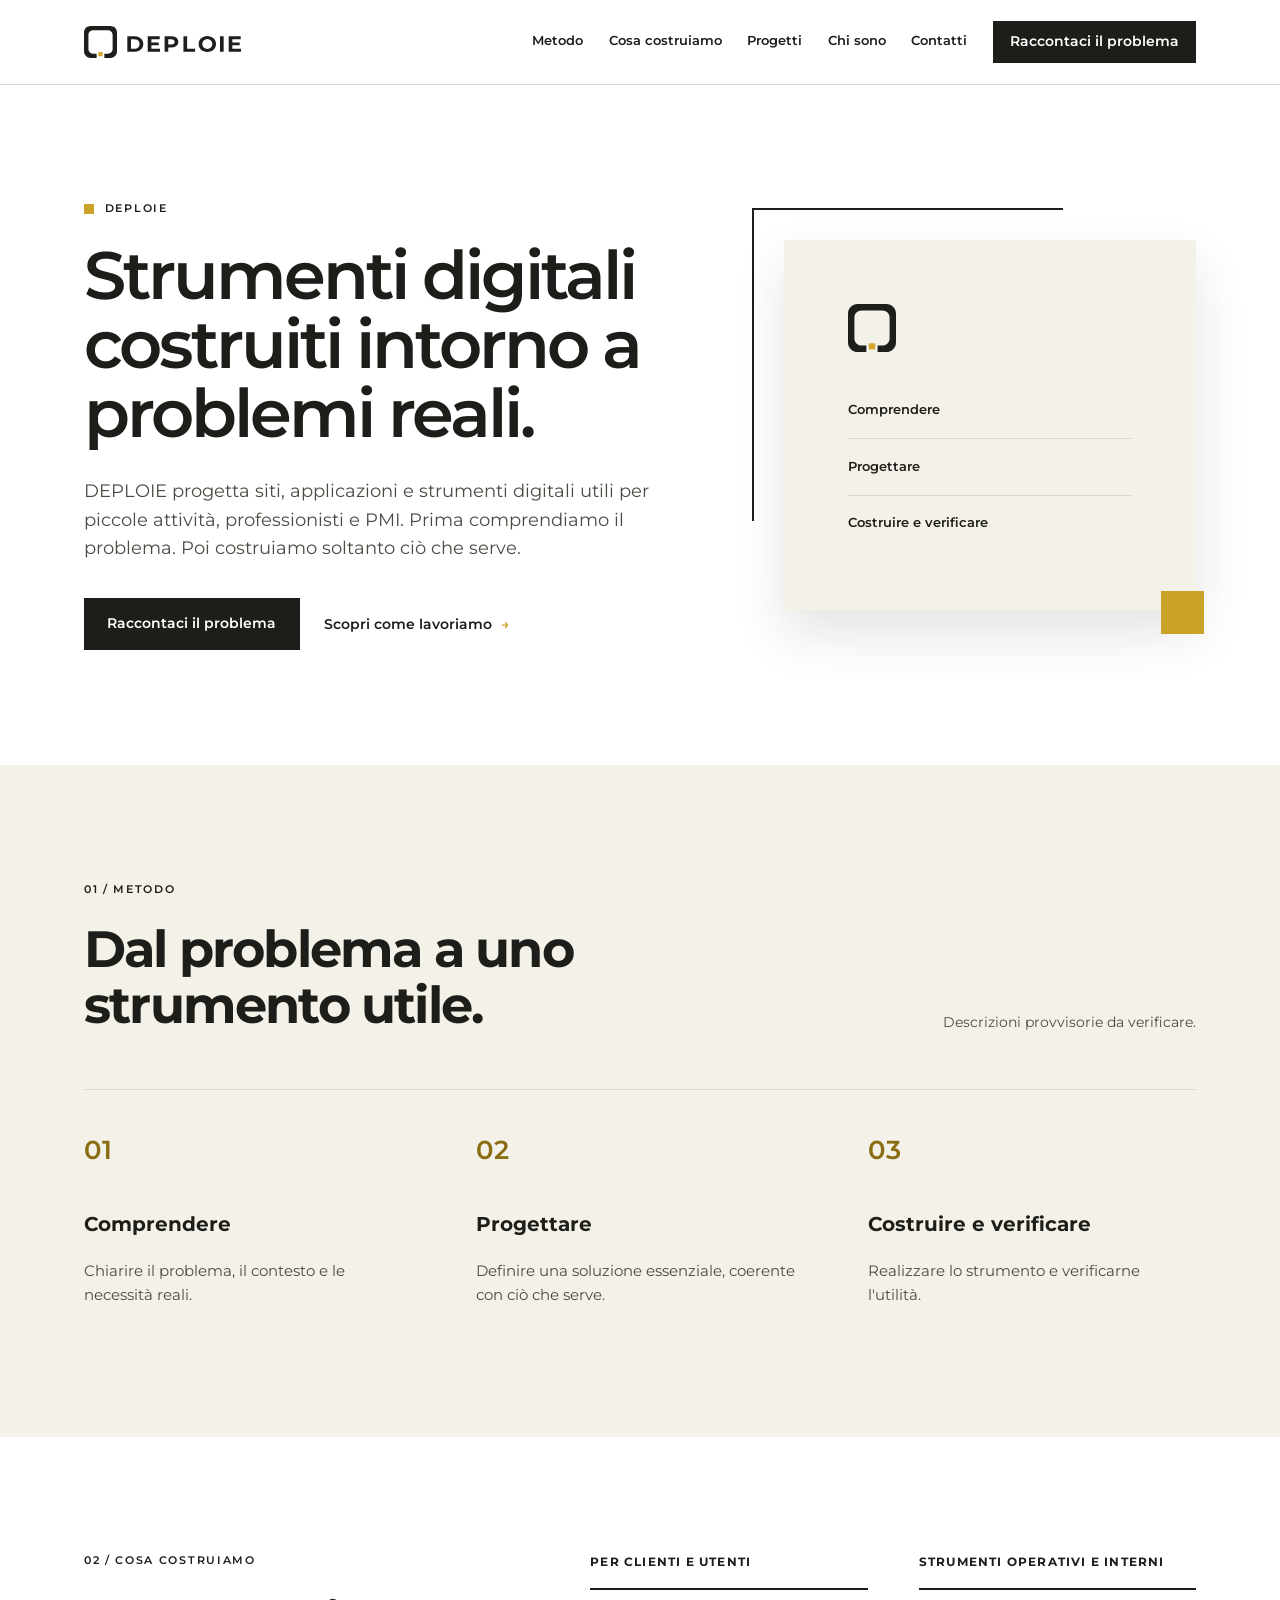
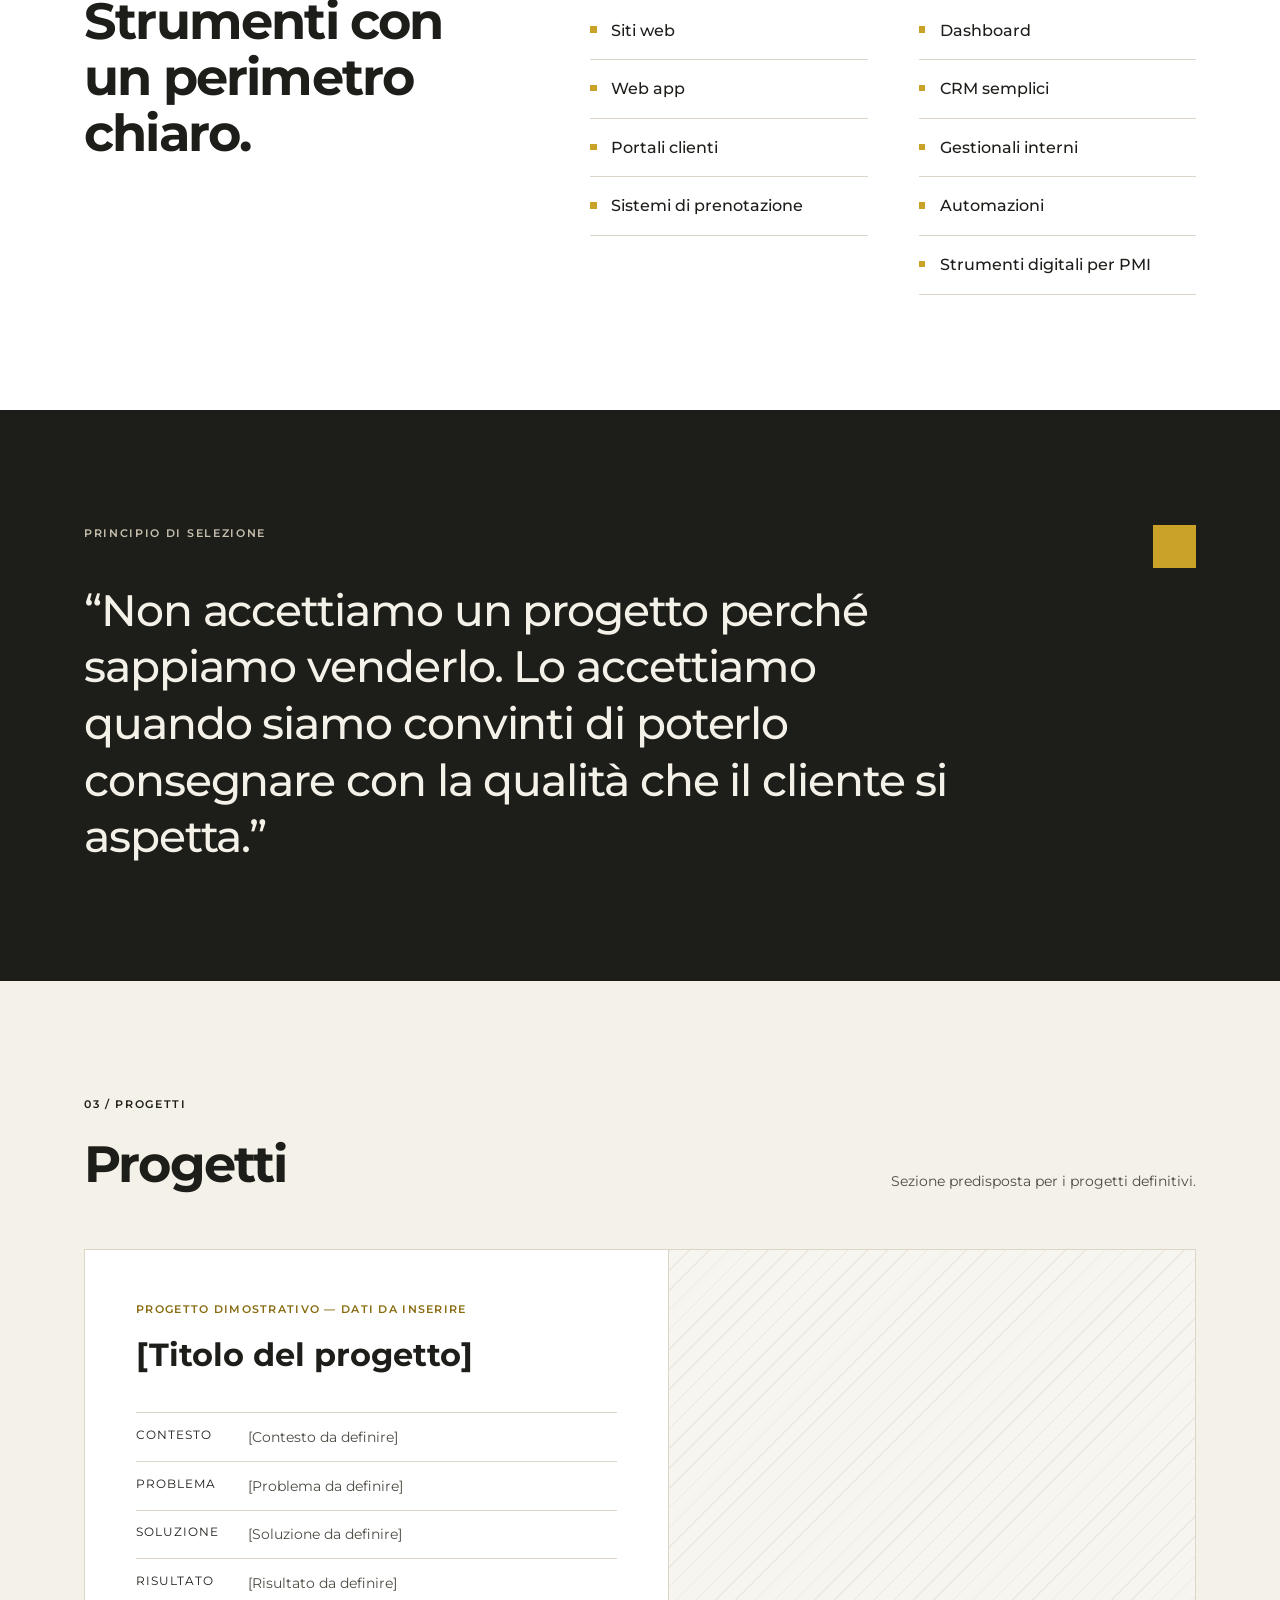
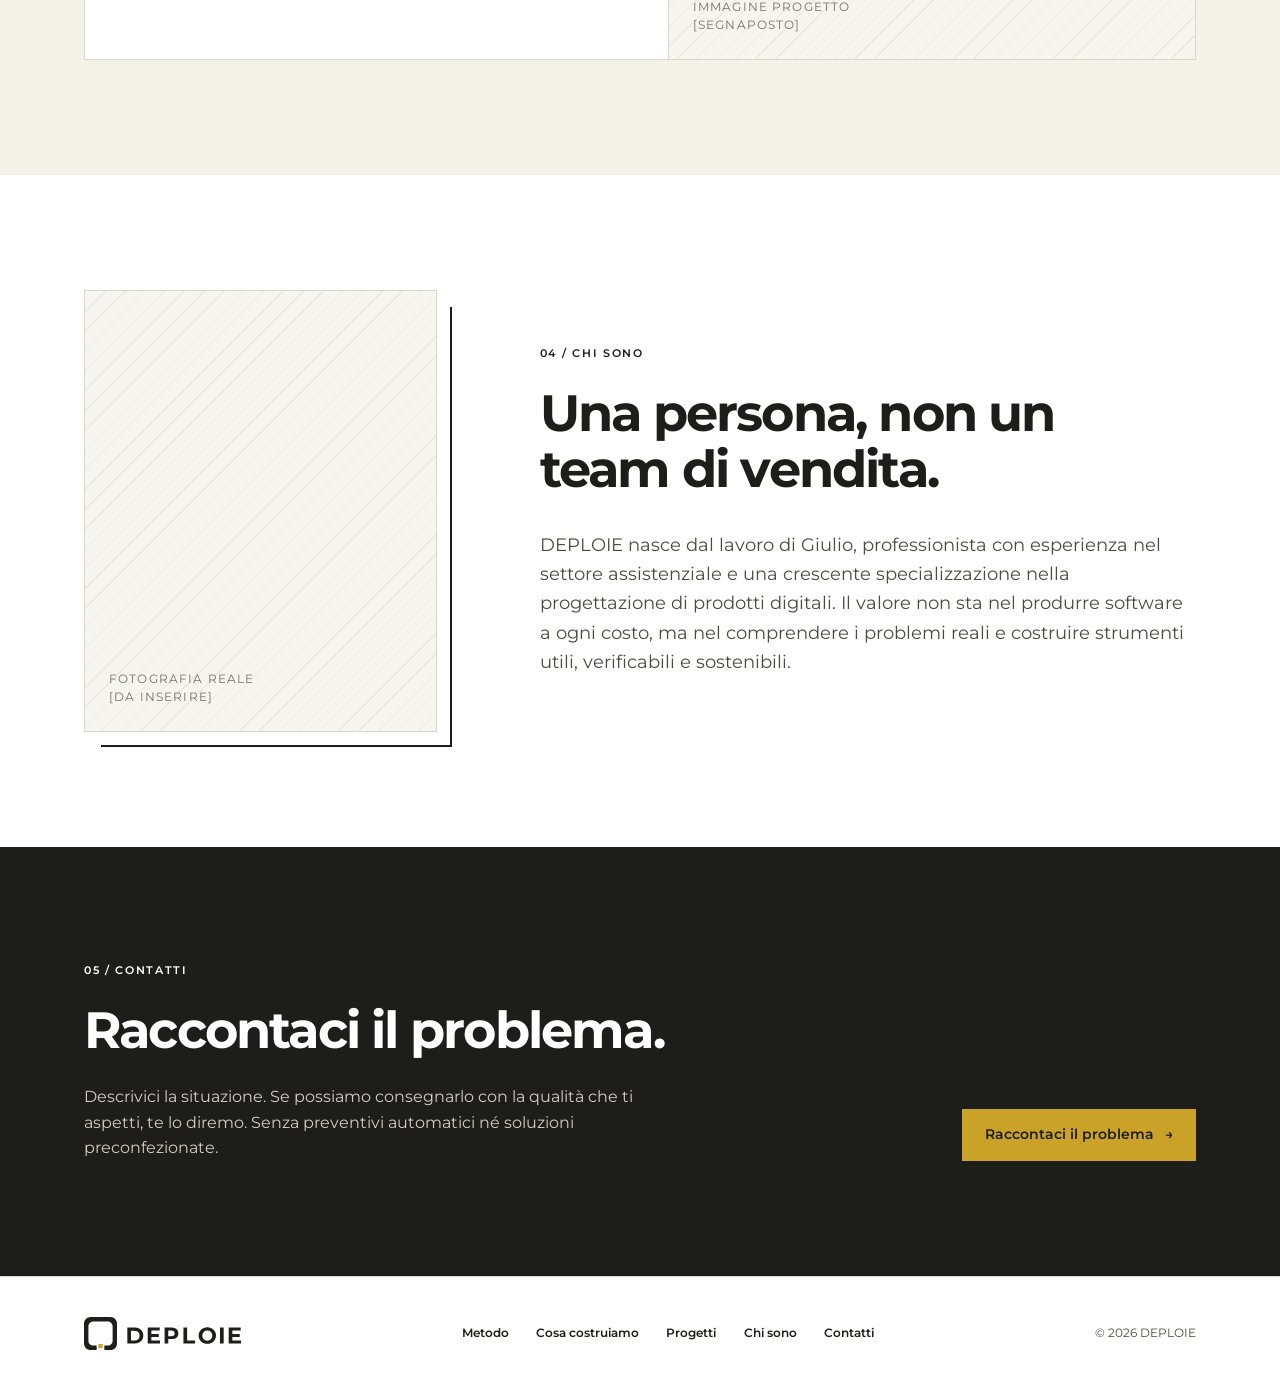
==== index.html @ 3ff8d4b4 "Pubblica sito DEPLOIE" ====
<!doctype html>
<html lang="it">
<head>
  <meta charset="utf-8">
  <meta name="viewport" content="width=device-width, initial-scale=1">
  <meta name="description" content="DEPLOIE progetta siti, applicazioni e strumenti digitali utili per piccole attività, professionisti e PMI.">
  <title>DEPLOIE — Strumenti digitali costruiti intorno a problemi reali.</title>
  <link rel="preconnect" href="https://fonts.googleapis.com">
  <link rel="preconnect" href="https://fonts.gstatic.com" crossorigin>
  <link href="https://fonts.googleapis.com/css2?family=Montserrat:wght@400;500;600;700&display=swap" rel="stylesheet">
  <link rel="stylesheet" href="styles.css">
</head>
<body>
  <a class="skip-link" href="#contenuto">Vai al contenuto</a>

  <header class="site-header">
    <div class="container header-inner">
      <a class="brand" href="#inizio" aria-label="DEPLOIE, torna all'inizio">
        <img src="assets/logo/logo-horizontal-color.svg" alt="DEPLOIE" width="178" height="42">
      </a>
      <button class="menu-toggle" type="button" aria-expanded="false" aria-controls="main-nav">
        <span class="menu-label">Menu</span><span class="menu-icon" aria-hidden="true"><i></i><i></i></span>
      </button>
      <nav class="main-nav" id="main-nav" aria-label="Navigazione principale">
        <a href="#metodo">Metodo</a><a href="#cosa-costruiamo">Cosa costruiamo</a>
        <a href="#progetti">Progetti</a><a href="#chi-sono">Chi sono</a><a href="#contatti">Contatti</a>
        <a class="button button-small" href="#contatti">Raccontaci il problema</a>
      </nav>
    </div>
  </header>

  <main id="contenuto">
    <section class="hero" id="inizio">
      <div class="container hero-grid">
        <div class="hero-copy">
          <p class="label"><span></span>DEPLOIE</p>
          <h1>Strumenti digitali costruiti intorno a problemi reali.</h1>
          <p class="lead">DEPLOIE progetta siti, applicazioni e strumenti digitali utili per piccole attività, professionisti e PMI. Prima comprendiamo il problema. Poi costruiamo soltanto ciò che serve.</p>
          <div class="actions"><a class="button" href="#contatti">Raccontaci il problema</a><a class="text-link" href="#metodo">Scopri come lavoriamo <span aria-hidden="true">→</span></a></div>
        </div>
        <div class="hero-composition" aria-hidden="true">
          <div class="open-frame"></div><div class="paper-panel"><img src="assets/logo/symbol-color.svg" alt=""><p>Comprendere</p><hr><p>Progettare</p><hr><p>Costruire e verificare</p></div><span class="gold-square"></span>
        </div>
      </div>
    </section>

    <section class="section paper" id="metodo">
      <div class="container"><p class="eyebrow">01 / Metodo</p><div class="section-heading"><h2>Dal problema a uno strumento utile.</h2><p class="verify-note">Descrizioni provvisorie da verificare.</p></div>
        <ol class="steps">
          <li class="reveal"><span>01</span><h3>Comprendere</h3><p><!-- CONTENUTO DA VERIFICARE -->Chiarire il problema, il contesto e le necessità reali.</p></li>
          <li class="reveal"><span>02</span><h3>Progettare</h3><p><!-- CONTENUTO DA VERIFICARE -->Definire una soluzione essenziale, coerente con ciò che serve.</p></li>
          <li class="reveal"><span>03</span><h3>Costruire e verificare</h3><p><!-- CONTENUTO DA VERIFICARE -->Realizzare lo strumento e verificarne l'utilità.</p></li>
        </ol>
      </div>
    </section>

    <section class="section" id="cosa-costruiamo">
      <div class="container services-grid"><div><p class="eyebrow">02 / Cosa costruiamo</p><h2>Strumenti con un perimetro chiaro.</h2></div>
        <div class="service-groups">
          <div class="reveal"><h3>Per clienti e utenti</h3><ul><li>Siti web</li><li>Web app</li><li>Portali clienti</li><li>Sistemi di prenotazione</li></ul></div>
          <div class="reveal"><h3>Strumenti operativi e interni</h3><ul><li>Dashboard</li><li>CRM semplici</li><li>Gestionali interni</li><li>Automazioni</li><li>Strumenti digitali per PMI</li></ul></div>
        </div>
      </div>
    </section>

    <section class="principle"><div class="container"><span class="gold-square" aria-hidden="true"></span><p class="eyebrow">Principio di selezione</p><blockquote class="reveal">“Non accettiamo un progetto perché sappiamo venderlo. Lo accettiamo quando siamo convinti di poterlo consegnare con la qualità che il cliente si aspetta.”</blockquote></div></section>

    <section class="section paper" id="progetti"><div class="container"><p class="eyebrow">03 / Progetti</p><div class="section-heading"><h2>Progetti</h2><p>Sezione predisposta per i progetti definitivi.</p></div>
      <article class="project reveal"><div class="project-copy"><p class="project-status">Progetto dimostrativo — dati da inserire</p><h3>[Titolo del progetto]</h3><dl><div><dt>Contesto</dt><dd>[Contesto da definire]</dd></div><div><dt>Problema</dt><dd>[Problema da definire]</dd></div><div><dt>Soluzione</dt><dd>[Soluzione da definire]</dd></div><div><dt>Risultato</dt><dd>[Risultato da definire]</dd></div></dl></div><div class="project-placeholder" aria-label="Spazio riservato all'immagine reale del progetto"><span>Immagine progetto<br>[segnaposto]</span></div></article>
    </div></section>

    <section class="section" id="chi-sono"><div class="container about-grid"><div class="portrait-placeholder" role="img" aria-label="Spazio riservato alla fotografia reale di Giulio"><span>Fotografia reale<br>[da inserire]</span></div><div class="reveal"><p class="eyebrow">04 / Chi sono</p><h2>Una persona, non un team di vendita.</h2><p class="about-text">DEPLOIE nasce dal lavoro di Giulio, professionista con esperienza nel settore assistenziale e una crescente specializzazione nella progettazione di prodotti digitali. Il valore non sta nel produrre software a ogni costo, ma nel comprendere i problemi reali e costruire strumenti utili, verificabili e sostenibili.</p></div></div></section>

    <section class="contact" id="contatti"><div class="container contact-grid"><div><p class="eyebrow">05 / Contatti</p><h2>Raccontaci il problema.</h2><p>Descrivici la situazione. Se possiamo consegnarlo con la qualità che ti aspetti, te lo diremo. Senza preventivi automatici né soluzioni preconfezionate.</p></div><a class="button button-gold" href="mailto:?subject=Raccontaci%20il%20problema">Raccontaci il problema <span aria-hidden="true">→</span></a></div></section>
  </main>

  <footer class="site-footer"><div class="container footer-grid"><a href="#inizio"><img src="assets/logo/logo-horizontal-color.svg" alt="DEPLOIE" width="178" height="42"></a><nav aria-label="Navigazione nel footer"><a href="#metodo">Metodo</a><a href="#cosa-costruiamo">Cosa costruiamo</a><a href="#progetti">Progetti</a><a href="#chi-sono">Chi sono</a><a href="#contatti">Contatti</a></nav><p>© <span id="current-year">2026</span> DEPLOIE</p></div></footer>
  <script src="script.js"></script>
</body>
</html>
---- styles.css ----
:root{--ink:#1d1d1a;--text:#4d4a43;--gold:#c9a227;--gold-dark:#8a6d12;--paper:#f4f1e8;--white:#fff;--line:#dcd6c8;--max:1240px;--pad:clamp(1.25rem,5vw,4rem);--ease:cubic-bezier(.2,.7,.2,1)}
*,*::before,*::after{box-sizing:border-box}html{scroll-behavior:smooth;scroll-padding-top:5.5rem}body{margin:0;color:var(--ink);background:var(--white);font-family:Montserrat,Arial,sans-serif;line-height:1.6;overflow-wrap:break-word}body.menu-open{overflow:hidden}img{display:block;max-width:100%;height:auto}a{color:inherit;text-decoration:none}button{font:inherit}.container{width:min(100%,var(--max));margin-inline:auto;padding-inline:var(--pad)}.skip-link{position:fixed;top:.75rem;left:.75rem;z-index:999;transform:translateY(-200%);padding:.7rem 1rem;background:var(--ink);color:#fff}.skip-link:focus{transform:none}a:focus-visible,button:focus-visible{outline:3px solid var(--gold);outline-offset:4px}
.site-header{position:sticky;top:0;z-index:100;background:rgba(255,255,255,.96);border-bottom:1px solid var(--line)}.header-inner{min-height:5.25rem;display:flex;align-items:center;justify-content:space-between;gap:2rem}.brand img,.site-footer img{width:9.8rem}.main-nav{display:flex;align-items:center;gap:clamp(1rem,2vw,2rem);font-size:.79rem;font-weight:600}.main-nav>a:not(.button){padding:.5rem 0;border-bottom:1px solid transparent}.main-nav>a:not(.button):hover{border-color:var(--gold)}.menu-toggle{display:none;border:0;background:transparent;color:var(--ink)}.menu-icon{width:1.6rem;display:grid;gap:.4rem}.menu-icon i{height:2px;background:currentColor;transition:transform .2s var(--ease)}
.button{display:inline-flex;align-items:center;justify-content:center;gap:.65rem;min-height:3.25rem;padding:.75rem 1.4rem;border:1px solid var(--ink);background:var(--ink);color:#fff;font-weight:600;font-size:.85rem;transition:background .18s,color .18s,transform .18s}.button:hover{background:transparent;color:var(--ink)}.button:active{transform:translateY(2px)}.button-small{min-height:2.55rem;padding:.55rem 1rem}.text-link{display:inline-flex;gap:.55rem;align-items:center;font-size:.87rem;font-weight:600}.text-link span,.button span{color:var(--gold);transition:transform .18s}.text-link:hover span,.button:hover span{transform:translateX(.3rem)}
.hero{padding:clamp(4.5rem,9vw,8rem) 0}.hero-grid{display:grid;grid-template-columns:minmax(0,1.12fr) minmax(19rem,.88fr);gap:clamp(3rem,8vw,7rem);align-items:center}.label,.eyebrow{margin:0 0 1.4rem;text-transform:uppercase;letter-spacing:.15em;font-size:.7rem;font-weight:600}.label{display:flex;align-items:center;gap:.65rem}.label span{width:.65rem;height:.65rem;background:var(--gold)}h1,h2,h3,p{margin-top:0}h1{max-width:14ch;margin-bottom:1.8rem;font-size:clamp(2.5rem,5.2vw,4.7rem);line-height:1.04;letter-spacing:-.045em;font-weight:600}.lead{max-width:54ch;margin-bottom:2.2rem;color:var(--text);font-size:clamp(1rem,1.4vw,1.16rem)}.actions{display:flex;align-items:center;gap:1.5rem;flex-wrap:wrap}.hero-composition{position:relative;padding:2rem 0 2rem 2rem}.open-frame{position:absolute;inset:0 30% 28% 0;border-top:2px solid var(--ink);border-left:2px solid var(--ink)}.paper-panel{position:relative;padding:clamp(2rem,5vw,4rem);background:var(--paper);box-shadow:0 1.5rem 3rem rgba(30,30,25,.12)}.paper-panel img{width:3rem;margin-bottom:3rem}.paper-panel p{font-size:.8rem;font-weight:600}.paper-panel hr{border:0;border-top:1px solid var(--line);margin:1.1rem 0}.gold-square{display:block;width:2.7rem;height:2.7rem;background:var(--gold)}.hero-composition>.gold-square{position:absolute;right:-.5rem;bottom:.5rem}
.section{padding:clamp(5rem,9vw,8.5rem) 0}.paper{background:var(--paper)}.section-heading{display:flex;align-items:end;justify-content:space-between;gap:2rem;margin-bottom:3.5rem}.section h2,.contact h2{max-width:18ch;margin-bottom:0;font-size:clamp(2rem,4vw,3.4rem);line-height:1.1;letter-spacing:-.035em}.verify-note,.section-heading>p{max-width:31rem;margin:0;color:var(--text);font-size:.85rem}.steps{list-style:none;margin:0;padding:2.5rem 0 0;border-top:1px solid var(--line);display:grid;grid-template-columns:repeat(3,1fr);gap:clamp(2rem,5vw,5rem)}.steps>li>span{display:block;margin-bottom:2.3rem;color:var(--gold-dark);font-size:1.6rem;font-weight:600}.steps h3{font-size:1.25rem}.steps p{color:var(--text);font-size:.92rem}
.services-grid{display:grid;grid-template-columns:.8fr 1.2fr;gap:clamp(3rem,8vw,8rem)}.service-groups{display:grid;grid-template-columns:1fr 1fr;gap:clamp(2rem,4vw,4rem)}.service-groups h3{padding-bottom:1rem;border-bottom:2px solid var(--ink);font-size:.75rem;text-transform:uppercase;letter-spacing:.1em}.service-groups ul{list-style:none;margin:0;padding:0}.service-groups li{position:relative;padding:1rem 0 1rem 1.3rem;border-bottom:1px solid var(--line);font-weight:500}.service-groups li::before{content:"";position:absolute;left:0;top:1.55rem;width:.4rem;height:.4rem;background:var(--gold)}
.principle{position:relative;overflow:hidden;padding:clamp(5rem,9vw,8rem) 0;background:var(--ink);color:var(--paper)}.principle .container{position:relative}.principle .gold-square{position:absolute;right:var(--pad);top:0}.principle .eyebrow{color:#c7c0ae}.principle blockquote{max-width:30ch;margin:2.5rem 0 0;font-size:clamp(1.7rem,3.4vw,2.8rem);font-weight:500;line-height:1.3;letter-spacing:-.025em}
.project{display:grid;grid-template-columns:1.05fr .95fr;border:1px solid var(--line);background:#fff}.project-copy{padding:clamp(1.5rem,4vw,3.5rem)}.project-status{color:var(--gold-dark);text-transform:uppercase;letter-spacing:.12em;font-size:.67rem;font-weight:600}.project h3{font-size:clamp(1.5rem,2.5vw,2rem)}.project dl{margin:2rem 0 0}.project dl div{display:grid;grid-template-columns:6rem 1fr;gap:1rem;padding:.8rem 0;border-top:1px solid var(--line)}.project dt{font-size:.72rem;text-transform:uppercase;letter-spacing:.08em}.project dd{margin:0;color:var(--text);font-size:.87rem}.project-placeholder,.portrait-placeholder{display:grid;place-items:end start;padding:1.5rem;background:repeating-linear-gradient(135deg,#ece8dd 0,#ece8dd 1px,#f7f5ef 1px,#f7f5ef 14px);color:#777166;font-size:.72rem;text-transform:uppercase;letter-spacing:.1em}.project-placeholder{min-height:25rem;border-left:1px solid var(--line)}
.about-grid{display:grid;grid-template-columns:minmax(16rem,.7fr) 1.3fr;gap:clamp(3rem,8vw,8rem);align-items:center}.portrait-placeholder{position:relative;aspect-ratio:4/5;border:1px solid var(--line)}.portrait-placeholder::after{content:"";position:absolute;inset:1rem -1rem -1rem 1rem;border-right:2px solid var(--ink);border-bottom:2px solid var(--ink);z-index:-1}.about-text{max-width:57ch;margin:2rem 0 0;color:var(--text);font-size:clamp(1rem,1.5vw,1.15rem)}
.contact{padding:clamp(5rem,9vw,8rem) 0;background:var(--ink);color:#fff}.contact-grid{display:grid;grid-template-columns:1fr auto;gap:3rem;align-items:end}.contact p:not(.eyebrow){max-width:55ch;margin:1.6rem 0 0;color:#d2cec3}.button-gold{border-color:var(--gold);background:var(--gold);color:var(--ink)}.button-gold span{color:var(--ink)}.button-gold:hover{background:transparent;color:#fff}.button-gold:hover span{color:var(--gold)}
.site-footer{padding:2.5rem 0;border-top:1px solid var(--line)}.footer-grid{display:grid;grid-template-columns:auto 1fr auto;align-items:center;gap:3rem}.footer-grid nav{display:flex;justify-content:center;gap:1.7rem;flex-wrap:wrap;font-size:.73rem;font-weight:600}.footer-grid p{margin:0;color:var(--text);font-size:.72rem}.reveal{opacity:0;transform:translateY(1rem);transition:opacity .55s var(--ease),transform .55s var(--ease)}.reveal.is-visible{opacity:1;transform:none}
@media(max-width:960px){.menu-toggle{display:flex;align-items:center;gap:.8rem;padding:.7rem}.main-nav{position:fixed;inset:5.25rem 0 auto;display:flex;flex-direction:column;align-items:stretch;gap:0;padding:1rem var(--pad) 2rem;background:#fff;border-bottom:1px solid var(--line);transform:translateY(-130%);visibility:hidden;transition:transform .25s var(--ease),visibility .25s}.main-nav.is-open{transform:none;visibility:visible}.main-nav>a:not(.button){padding:1rem 0;border-bottom:1px solid var(--line)}.menu-toggle[aria-expanded="true"] .menu-icon i:first-child{transform:translateY(4px) rotate(45deg)}.menu-toggle[aria-expanded="true"] .menu-icon i:last-child{transform:translateY(-4px) rotate(-45deg)}.hero-grid{grid-template-columns:1fr}.hero-composition{width:min(100%,32rem)}.services-grid{grid-template-columns:1fr}.project-placeholder{min-height:18rem}.footer-grid{grid-template-columns:1fr}.footer-grid nav{justify-content:flex-start}.contact-grid{grid-template-columns:1fr;align-items:start}.contact-grid .button{justify-self:start}}
@media(max-width:700px){.section-heading{display:block}.section-heading>p{margin-top:1.25rem}.steps,.service-groups,.project,.about-grid{grid-template-columns:1fr}.steps{gap:2.5rem}.steps>li>span{margin-bottom:1rem}.project-placeholder{border-left:0;border-top:1px solid var(--line)}.about-grid{gap:4rem}.portrait-placeholder{width:min(90%,22rem)}.actions{align-items:flex-start;flex-direction:column}.contact-grid .button{width:100%}.footer-grid nav{display:grid;grid-template-columns:1fr 1fr}}
@media(max-width:390px){:root{--pad:1.1rem}.menu-label{position:absolute;width:1px;height:1px;overflow:hidden;clip:rect(0 0 0 0)}.hero{padding-top:3.5rem}.hero-composition{padding-left:1rem}.paper-panel{padding:2rem}.project dl div{grid-template-columns:1fr;gap:.25rem}.footer-grid nav{grid-template-columns:1fr}}
@media(prefers-reduced-motion:reduce){html{scroll-behavior:auto}*,*::before,*::after{scroll-behavior:auto!important;transition-duration:.01ms!important;animation-duration:.01ms!important;animation-iteration-count:1!important}.reveal{opacity:1;transform:none}}
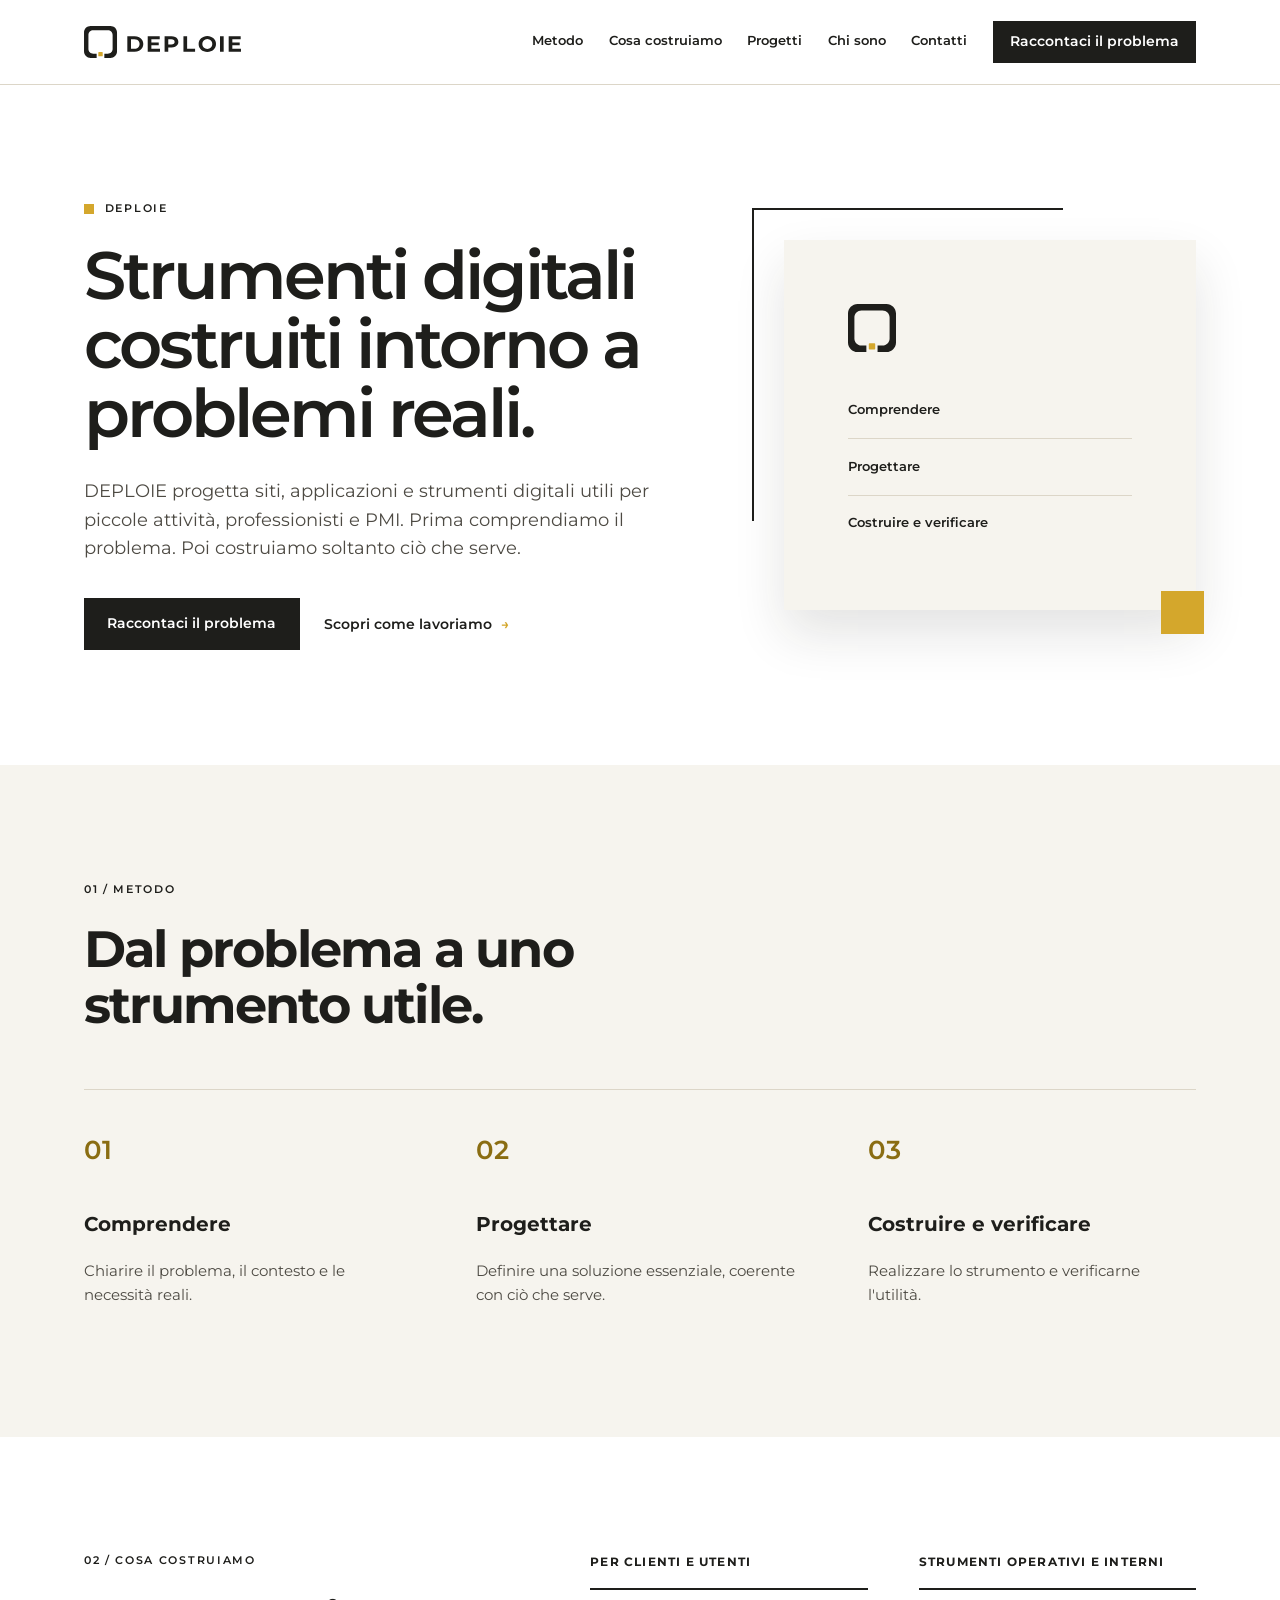
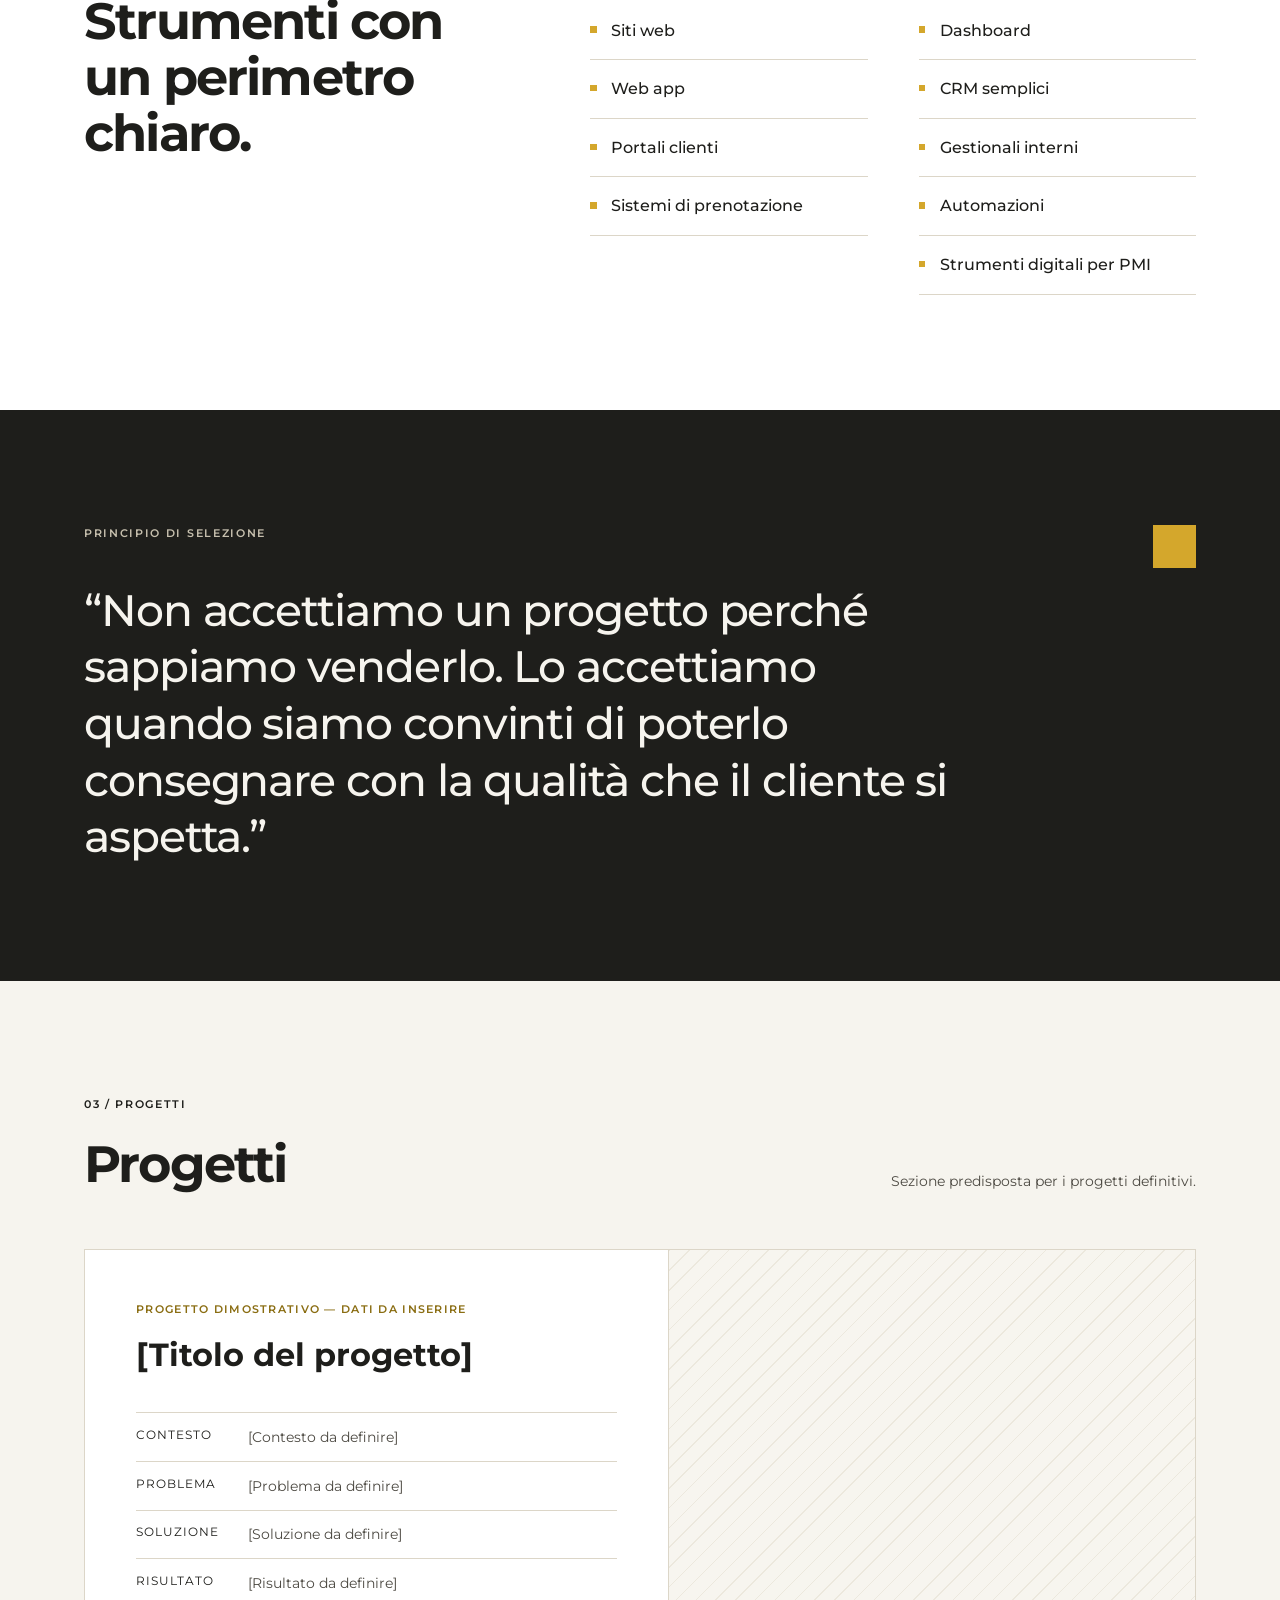
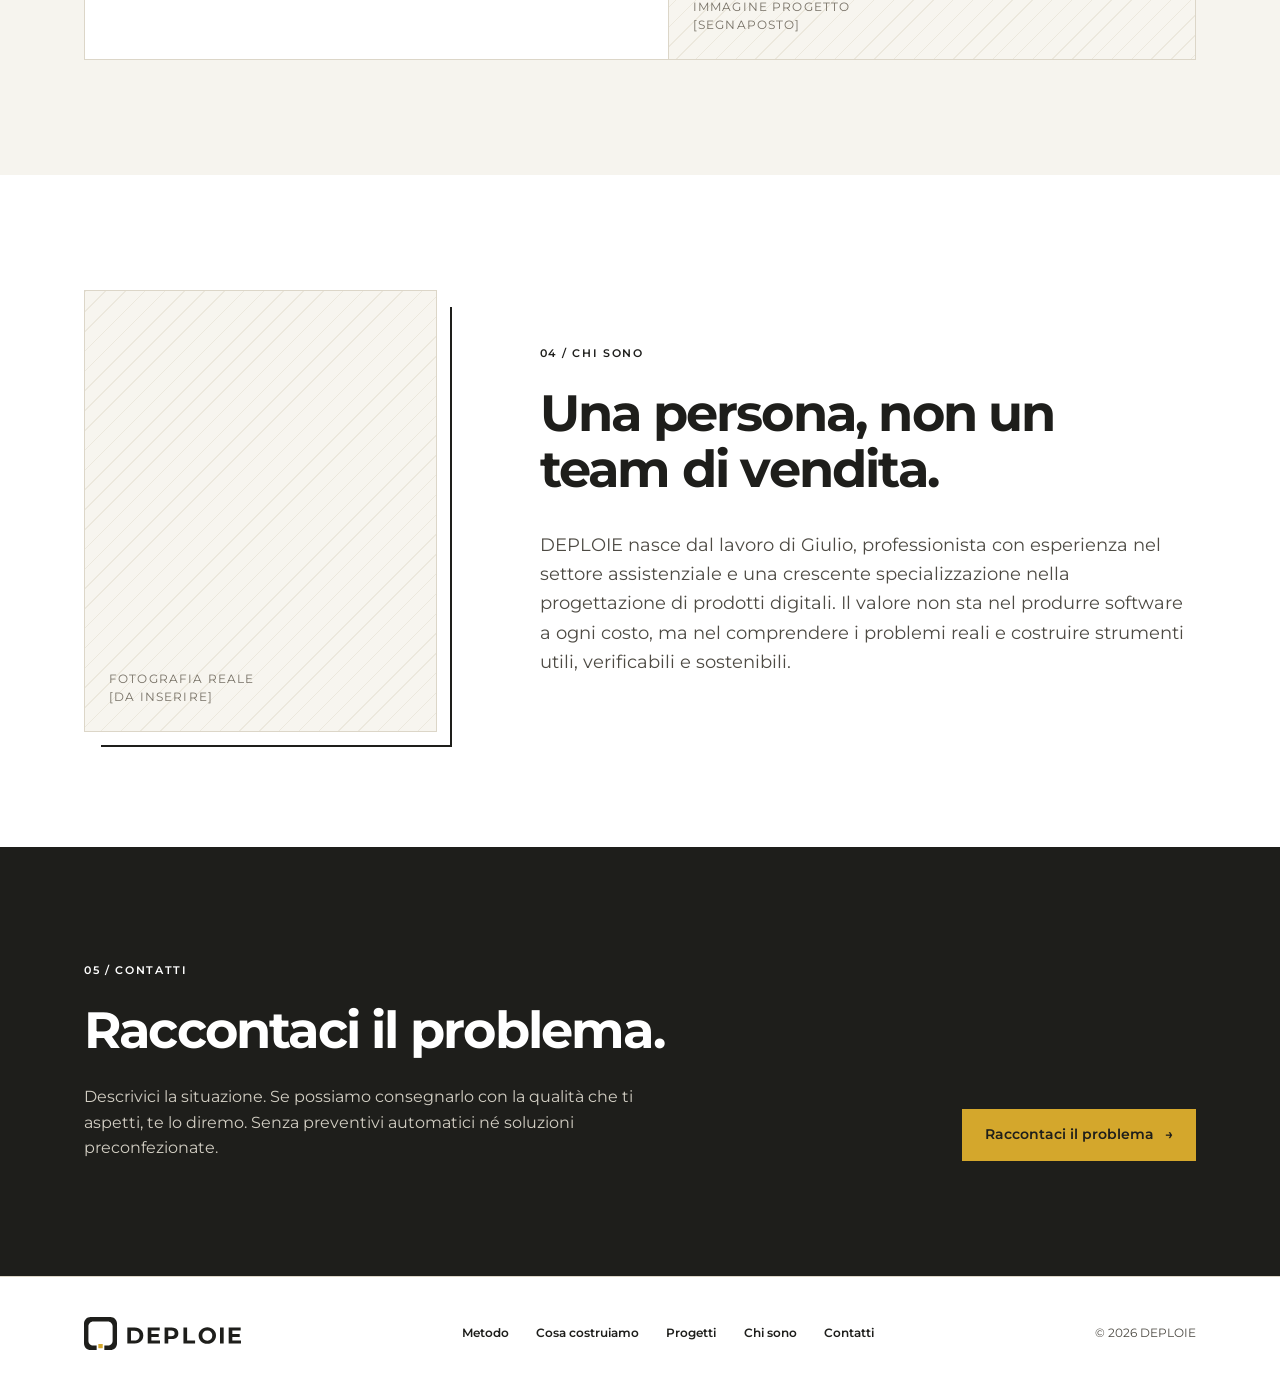
==== commit 75c53455: "Aggiorna stile e logo DEPLOIE" ====
--- a/index.html
+++ b/index.html
@@ -45,7 +45,7 @@
     </section>
 
     <section class="section paper" id="metodo">
-      <div class="container"><p class="eyebrow">01 / Metodo</p><div class="section-heading"><h2>Dal problema a uno strumento utile.</h2><p class="verify-note">Descrizioni provvisorie da verificare.</p></div>
+      <div class="container"><p class="eyebrow">01 / Metodo</p><div class="section-heading"><h2>Dal problema a uno strumento utile.</h2></div>
         <ol class="steps">
           <li class="reveal"><span>01</span><h3>Comprendere</h3><p><!-- CONTENUTO DA VERIFICARE -->Chiarire il problema, il contesto e le necessità reali.</p></li>
           <li class="reveal"><span>02</span><h3>Progettare</h3><p><!-- CONTENUTO DA VERIFICARE -->Definire una soluzione essenziale, coerente con ciò che serve.</p></li>
@@ -71,7 +71,7 @@
 
     <section class="section" id="chi-sono"><div class="container about-grid"><div class="portrait-placeholder" role="img" aria-label="Spazio riservato alla fotografia reale di Giulio"><span>Fotografia reale<br>[da inserire]</span></div><div class="reveal"><p class="eyebrow">04 / Chi sono</p><h2>Una persona, non un team di vendita.</h2><p class="about-text">DEPLOIE nasce dal lavoro di Giulio, professionista con esperienza nel settore assistenziale e una crescente specializzazione nella progettazione di prodotti digitali. Il valore non sta nel produrre software a ogni costo, ma nel comprendere i problemi reali e costruire strumenti utili, verificabili e sostenibili.</p></div></div></section>
 
-    <section class="contact" id="contatti"><div class="container contact-grid"><div><p class="eyebrow">05 / Contatti</p><h2>Raccontaci il problema.</h2><p>Descrivici la situazione. Se possiamo consegnarlo con la qualità che ti aspetti, te lo diremo. Senza preventivi automatici né soluzioni preconfezionate.</p></div><a class="button button-gold" href="mailto:?subject=Raccontaci%20il%20problema">Raccontaci il problema <span aria-hidden="true">→</span></a></div></section>
+    <section class="contact" id="contatti"><div class="container contact-grid"><div><p class="eyebrow">05 / Contatti</p><h2>Raccontaci il problema.</h2><p>Descrivici la situazione. Se possiamo consegnarlo con la qualità che ti aspetti, te lo diremo. Senza preventivi automatici né soluzioni preconfezionate.</p></div><!-- TODO: configurare il destinatario del link mailto quando sarà disponibile l'email ufficiale. --><a class="button button-gold" href="mailto:?subject=Raccontaci%20il%20problema">Raccontaci il problema <span aria-hidden="true">→</span></a></div></section>
   </main>
 
   <footer class="site-footer"><div class="container footer-grid"><a href="#inizio"><img src="assets/logo/logo-horizontal-color.svg" alt="DEPLOIE" width="178" height="42"></a><nav aria-label="Navigazione nel footer"><a href="#metodo">Metodo</a><a href="#cosa-costruiamo">Cosa costruiamo</a><a href="#progetti">Progetti</a><a href="#chi-sono">Chi sono</a><a href="#contatti">Contatti</a></nav><p>© <span id="current-year">2026</span> DEPLOIE</p></div></footer>
--- a/styles.css
+++ b/styles.css
@@ -1,4 +1,4 @@
-:root{--ink:#1d1d1a;--text:#4d4a43;--gold:#c9a227;--gold-dark:#8a6d12;--paper:#f4f1e8;--white:#fff;--line:#dcd6c8;--max:1240px;--pad:clamp(1.25rem,5vw,4rem);--ease:cubic-bezier(.2,.7,.2,1)}
+:root{--ink:#1E1E1B;--text:#4d4a43;--gold:#D4A72C;--gold-dark:#8a6d12;--paper:#F6F4EE;--white:#fff;--line:#dcd6c8;--max:1240px;--pad:clamp(1.25rem,5vw,4rem);--ease:cubic-bezier(.2,.7,.2,1)}
 *,*::before,*::after{box-sizing:border-box}html{scroll-behavior:smooth;scroll-padding-top:5.5rem}body{margin:0;color:var(--ink);background:var(--white);font-family:Montserrat,Arial,sans-serif;line-height:1.6;overflow-wrap:break-word}body.menu-open{overflow:hidden}img{display:block;max-width:100%;height:auto}a{color:inherit;text-decoration:none}button{font:inherit}.container{width:min(100%,var(--max));margin-inline:auto;padding-inline:var(--pad)}.skip-link{position:fixed;top:.75rem;left:.75rem;z-index:999;transform:translateY(-200%);padding:.7rem 1rem;background:var(--ink);color:#fff}.skip-link:focus{transform:none}a:focus-visible,button:focus-visible{outline:3px solid var(--gold);outline-offset:4px}
 .site-header{position:sticky;top:0;z-index:100;background:rgba(255,255,255,.96);border-bottom:1px solid var(--line)}.header-inner{min-height:5.25rem;display:flex;align-items:center;justify-content:space-between;gap:2rem}.brand img,.site-footer img{width:9.8rem}.main-nav{display:flex;align-items:center;gap:clamp(1rem,2vw,2rem);font-size:.79rem;font-weight:600}.main-nav>a:not(.button){padding:.5rem 0;border-bottom:1px solid transparent}.main-nav>a:not(.button):hover{border-color:var(--gold)}.menu-toggle{display:none;border:0;background:transparent;color:var(--ink)}.menu-icon{width:1.6rem;display:grid;gap:.4rem}.menu-icon i{height:2px;background:currentColor;transition:transform .2s var(--ease)}
 .button{display:inline-flex;align-items:center;justify-content:center;gap:.65rem;min-height:3.25rem;padding:.75rem 1.4rem;border:1px solid var(--ink);background:var(--ink);color:#fff;font-weight:600;font-size:.85rem;transition:background .18s,color .18s,transform .18s}.button:hover{background:transparent;color:var(--ink)}.button:active{transform:translateY(2px)}.button-small{min-height:2.55rem;padding:.55rem 1rem}.text-link{display:inline-flex;gap:.55rem;align-items:center;font-size:.87rem;font-weight:600}.text-link span,.button span{color:var(--gold);transition:transform .18s}.text-link:hover span,.button:hover span{transform:translateX(.3rem)}
